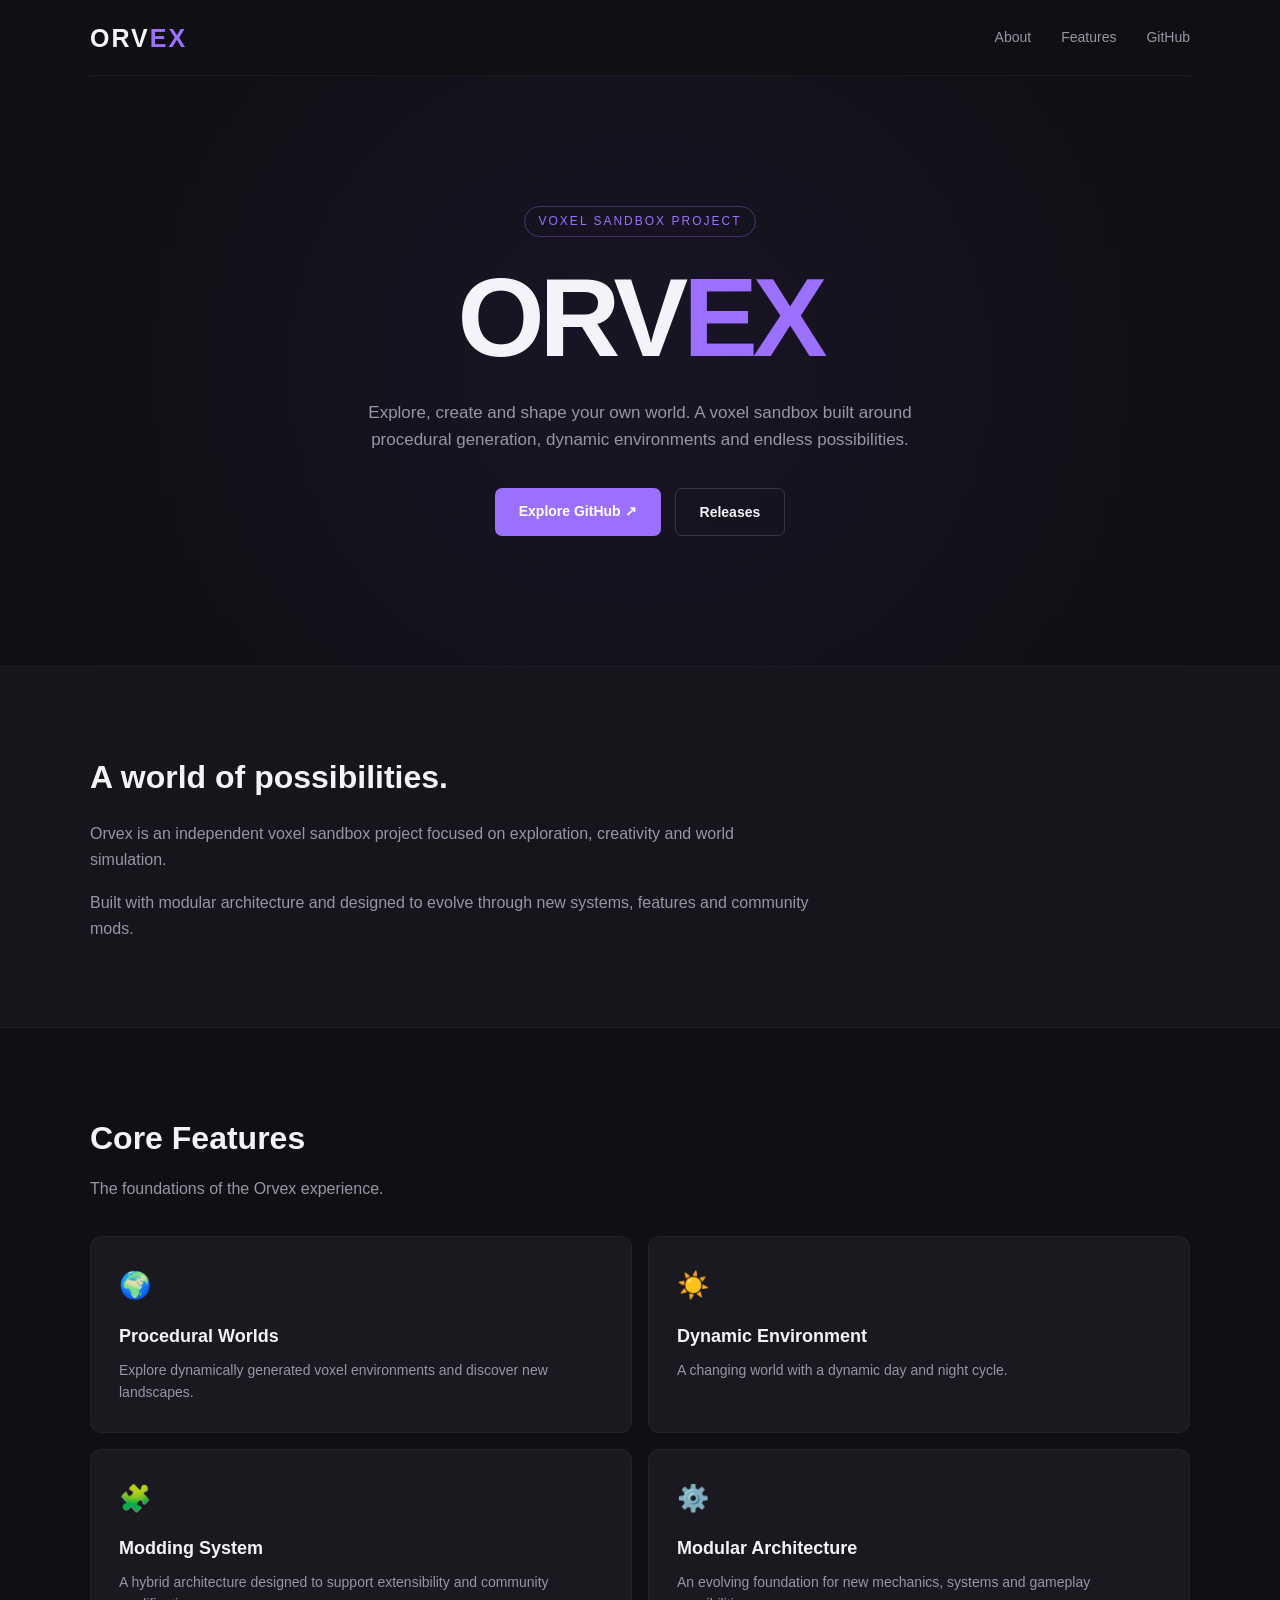
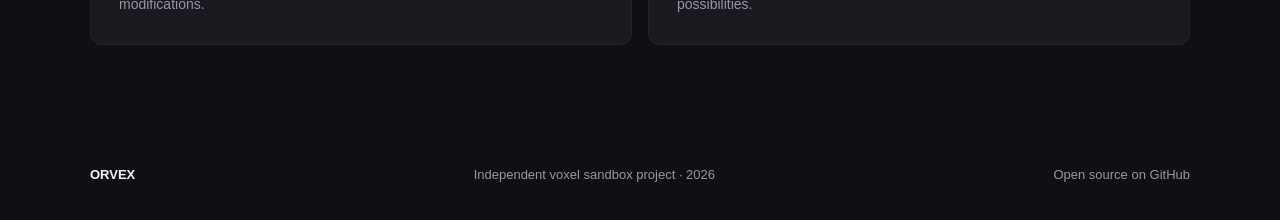
==== index.html @ 9a625d94 "Create index.html" ====
<!DOCTYPE html>
<html lang="en">
<head>
<meta charset="UTF-8">
<meta name="viewport" content="width=device-width, initial-scale=1.0">
<meta name="theme-color" content="#101014">

<title>Orvex — Voxel Sandbox</title>
<meta name="description" content="Orvex is an evolving voxel sandbox featuring procedural worlds, dynamic environments and a modular modding system.">

<style>
:root {
    --bg: #101014;
    --surface: #19191f;
    --accent: #9b70ff;
    --text: #f5f3fa;
    --muted: #9995a5;
}

* {
    margin: 0;
    padding: 0;
    box-sizing: border-box;
}

html {
    scroll-behavior: smooth;
}

body {
    background: var(--bg);
    color: var(--text);
    font-family: Inter, Arial, sans-serif;
    line-height: 1.6;
}

a {
    color: inherit;
    text-decoration: none;
}

.container {
    width: min(1100px, 90%);
    margin: auto;
}

/* Navigation */

nav {
    height: 76px;
    display: flex;
    align-items: center;
    justify-content: space-between;
    border-bottom: 1px solid #ffffff0d;
}

.logo {
    font-size: 25px;
    font-weight: 800;
    letter-spacing: 2px;
}

.logo span {
    color: var(--accent);
}

.nav-links {
    display: flex;
    gap: 30px;
    color: var(--muted);
    font-size: 14px;
}

.nav-links a:hover {
    color: white;
}

/* Hero */

.hero {
    min-height: 590px;
    display: flex;
    flex-direction: column;
    justify-content: center;
    align-items: center;
    text-align: center;
    position: relative;
    overflow: hidden;
}

.hero::before {
    content: "";
    position: absolute;
    width: 550px;
    height: 400px;
    background: #7544d9;
    filter: blur(180px);
    opacity: .16;
    z-index: -1;
}

.tag {
    color: var(--accent);
    border: 1px solid #9b70ff55;
    padding: 5px 14px;
    border-radius: 30px;
    font-size: 12px;
    letter-spacing: 2px;
    text-transform: uppercase;
    margin-bottom: 25px;
}

.hero h1 {
    font-size: clamp(60px, 12vw, 112px);
    line-height: 1;
    font-weight: 900;
    letter-spacing: -5px;
}

.hero h1 span {
    color: var(--accent);
}

.hero p {
    max-width: 570px;
    color: var(--muted);
    margin: 25px 0 35px;
    font-size: 17px;
}

.buttons {
    display: flex;
    gap: 14px;
    flex-wrap: wrap;
    justify-content: center;
}

.btn {
    padding: 12px 24px;
    border-radius: 7px;
    font-weight: 600;
    font-size: 14px;
    transition: .2s;
}

.btn-primary {
    background: var(--accent);
    color: white;
}

.btn-primary:hover {
    background: #8050e8;
    transform: translateY(-2px);
}

.btn-secondary {
    border: 1px solid #ffffff25;
}

.btn-secondary:hover {
    background: #ffffff10;
}

/* Sections */

section {
    padding: 85px 0;
}

.section-title {
    font-size: 32px;
    margin-bottom: 12px;
}

.section-description {
    color: var(--muted);
    margin-bottom: 35px;
    max-width: 600px;
}

/* Features */

.features {
    display: grid;
    grid-template-columns: repeat(2, 1fr);
    gap: 16px;
}

.feature {
    background: var(--surface);
    border: 1px solid #ffffff0c;
    padding: 28px;
    border-radius: 12px;
    transition: .2s;
}

.feature:hover {
    border-color: #9b70ff55;
    transform: translateY(-3px);
}

.feature .icon {
    font-size: 26px;
    margin-bottom: 15px;
}

.feature h3 {
    font-size: 18px;
    margin-bottom: 8px;
}

.feature p {
    color: var(--muted);
    font-size: 14px;
}

/* About */

.about {
    background: #15151b;
    border-top: 1px solid #ffffff0a;
    border-bottom: 1px solid #ffffff0a;
}

.about-content {
    max-width: 720px;
}

.about-content p {
    color: var(--muted);
    margin-top: 18px;
}

/* Footer */

footer {
    padding: 35px 0;
    color: var(--muted);
    font-size: 13px;
}

.footer-content {
    display: flex;
    justify-content: space-between;
    gap: 20px;
    flex-wrap: wrap;
}

footer strong {
    color: var(--text);
}

@media(max-width: 650px) {
    .nav-links {
        gap: 14px;
        font-size: 12px;
    }

    .features {
        grid-template-columns: 1fr;
    }

    .hero {
        min-height: 500px;
    }

    .hero h1 {
        letter-spacing: -3px;
    }

    section {
        padding: 60px 0;
    }
}
</style>
</head>

<body>

<div class="container">

<nav>
    <a href="#" class="logo">ORV<span>EX</span></a>

    <div class="nav-links">
        <a href="#about">About</a>
        <a href="#features">Features</a>
        <a href="https://github.com/dpotapow1234-cpu/orvex">GitHub</a>
    </div>
</nav>

<header class="hero">
    <div class="tag">Voxel Sandbox Project</div>

    <h1>ORV<span>EX</span></h1>

    <p>
        Explore, create and shape your own world.
        A voxel sandbox built around procedural generation,
        dynamic environments and endless possibilities.
    </p>

    <div class="buttons">
        <a class="btn btn-primary"
           href="https://github.com/dpotapow1234-cpu/orvex">
            Explore GitHub ↗
        </a>

        <a class="btn btn-secondary"
           href="https://github.com/dpotapow1234-cpu/orvex/releases">
            Releases
        </a>
    </div>
</header>

</div>

<section class="about" id="about">
<div class="container">
    <div class="about-content">
        <h2 class="section-title">A world of possibilities.</h2>

        <p>
            Orvex is an independent voxel sandbox project
            focused on exploration, creativity and world simulation.
        </p>

        <p>
            Built with modular architecture and designed
            to evolve through new systems, features and community mods.
        </p>
    </div>
</div>
</section>

<section id="features">
<div class="container">

    <h2 class="section-title">Core Features</h2>

    <p class="section-description">
        The foundations of the Orvex experience.
    </p>

    <div class="features">

        <div class="feature">
            <div class="icon">🌍</div>
            <h3>Procedural Worlds</h3>
            <p>
                Explore dynamically generated voxel environments
                and discover new landscapes.
            </p>
        </div>

        <div class="feature">
            <div class="icon">☀️</div>
            <h3>Dynamic Environment</h3>
            <p>
                A changing world with a dynamic day and night cycle.
            </p>
        </div>

        <div class="feature">
            <div class="icon">🧩</div>
            <h3>Modding System</h3>
            <p>
                A hybrid architecture designed to support
                extensibility and community modifications.
            </p>
        </div>

        <div class="feature">
            <div class="icon">⚙️</div>
            <h3>Modular Architecture</h3>
            <p>
                An evolving foundation for new mechanics,
                systems and gameplay possibilities.
            </p>
        </div>

    </div>
</div>
</section>

<footer>
<div class="container footer-content">
    <strong>ORVEX</strong>
    <span>Independent voxel sandbox project · 2026</span>
    <span>Open source on GitHub</span>
</div>
</footer>

</body>
</html>
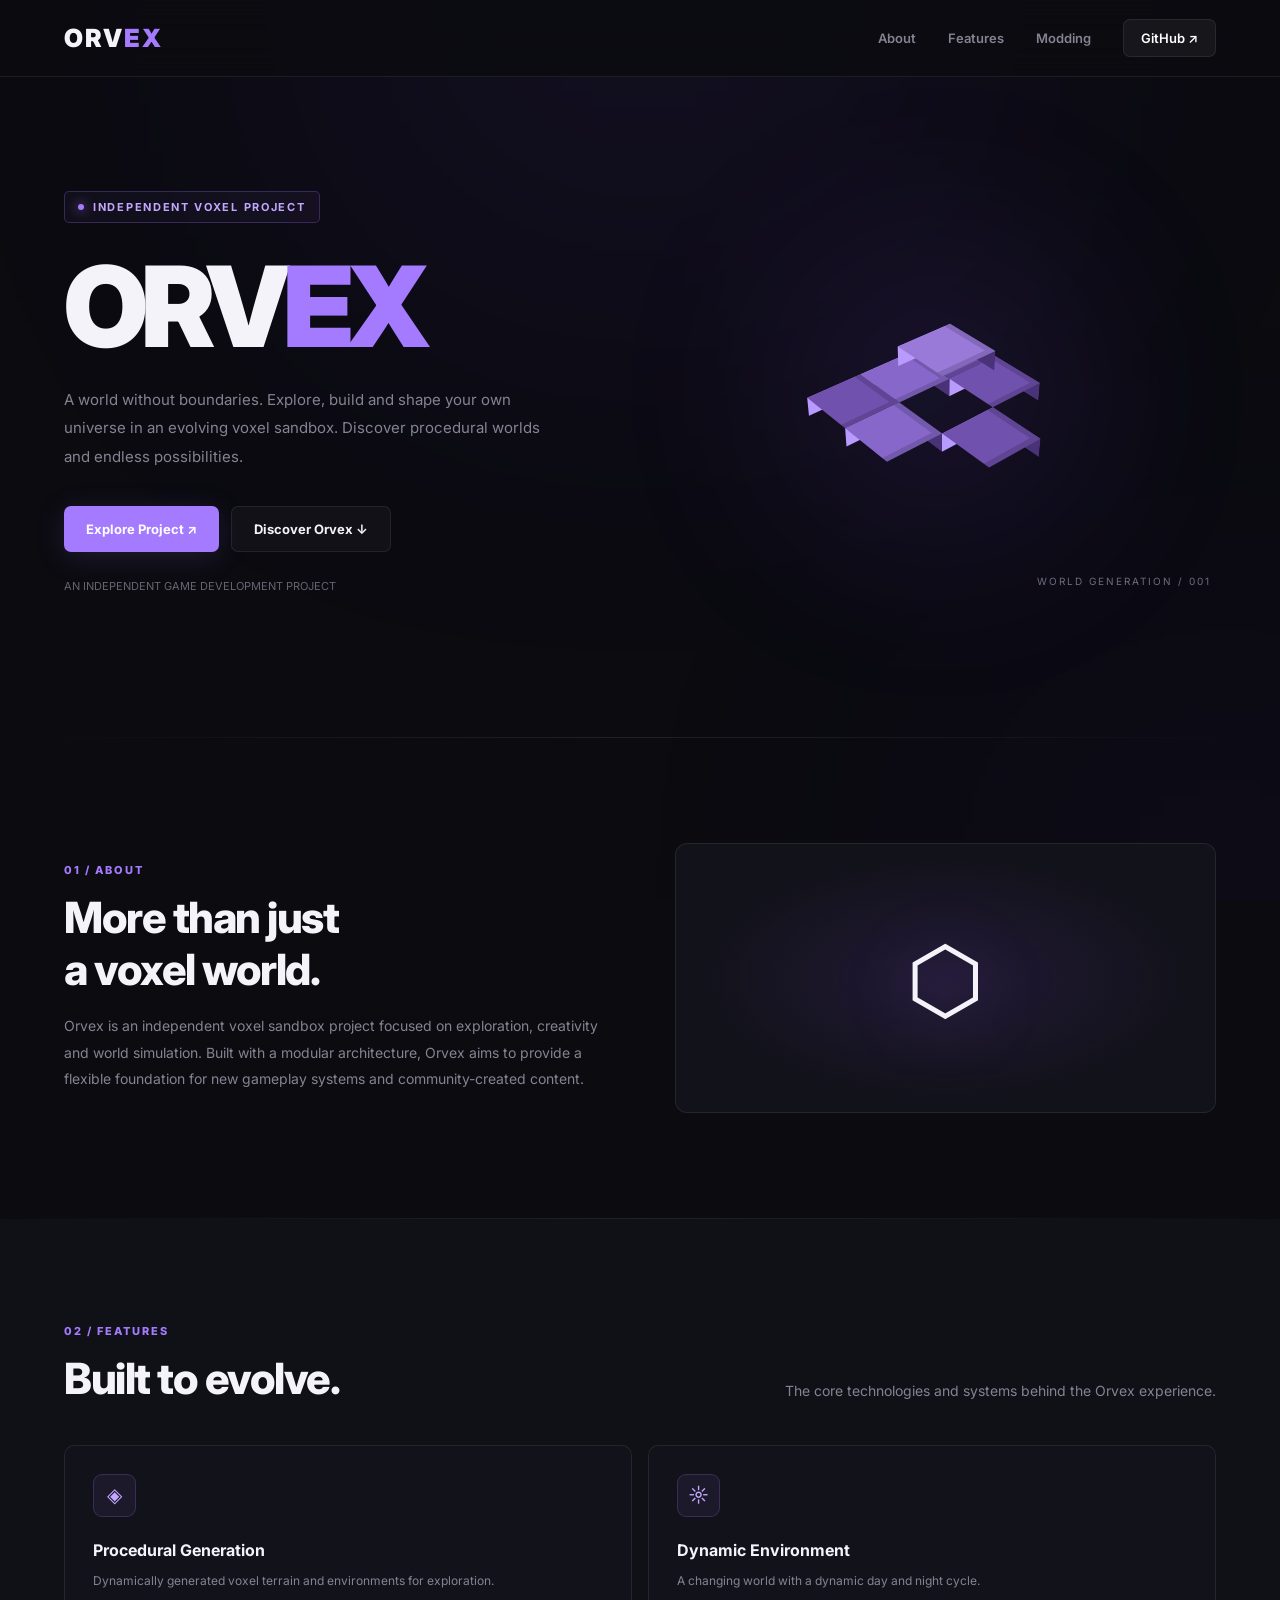
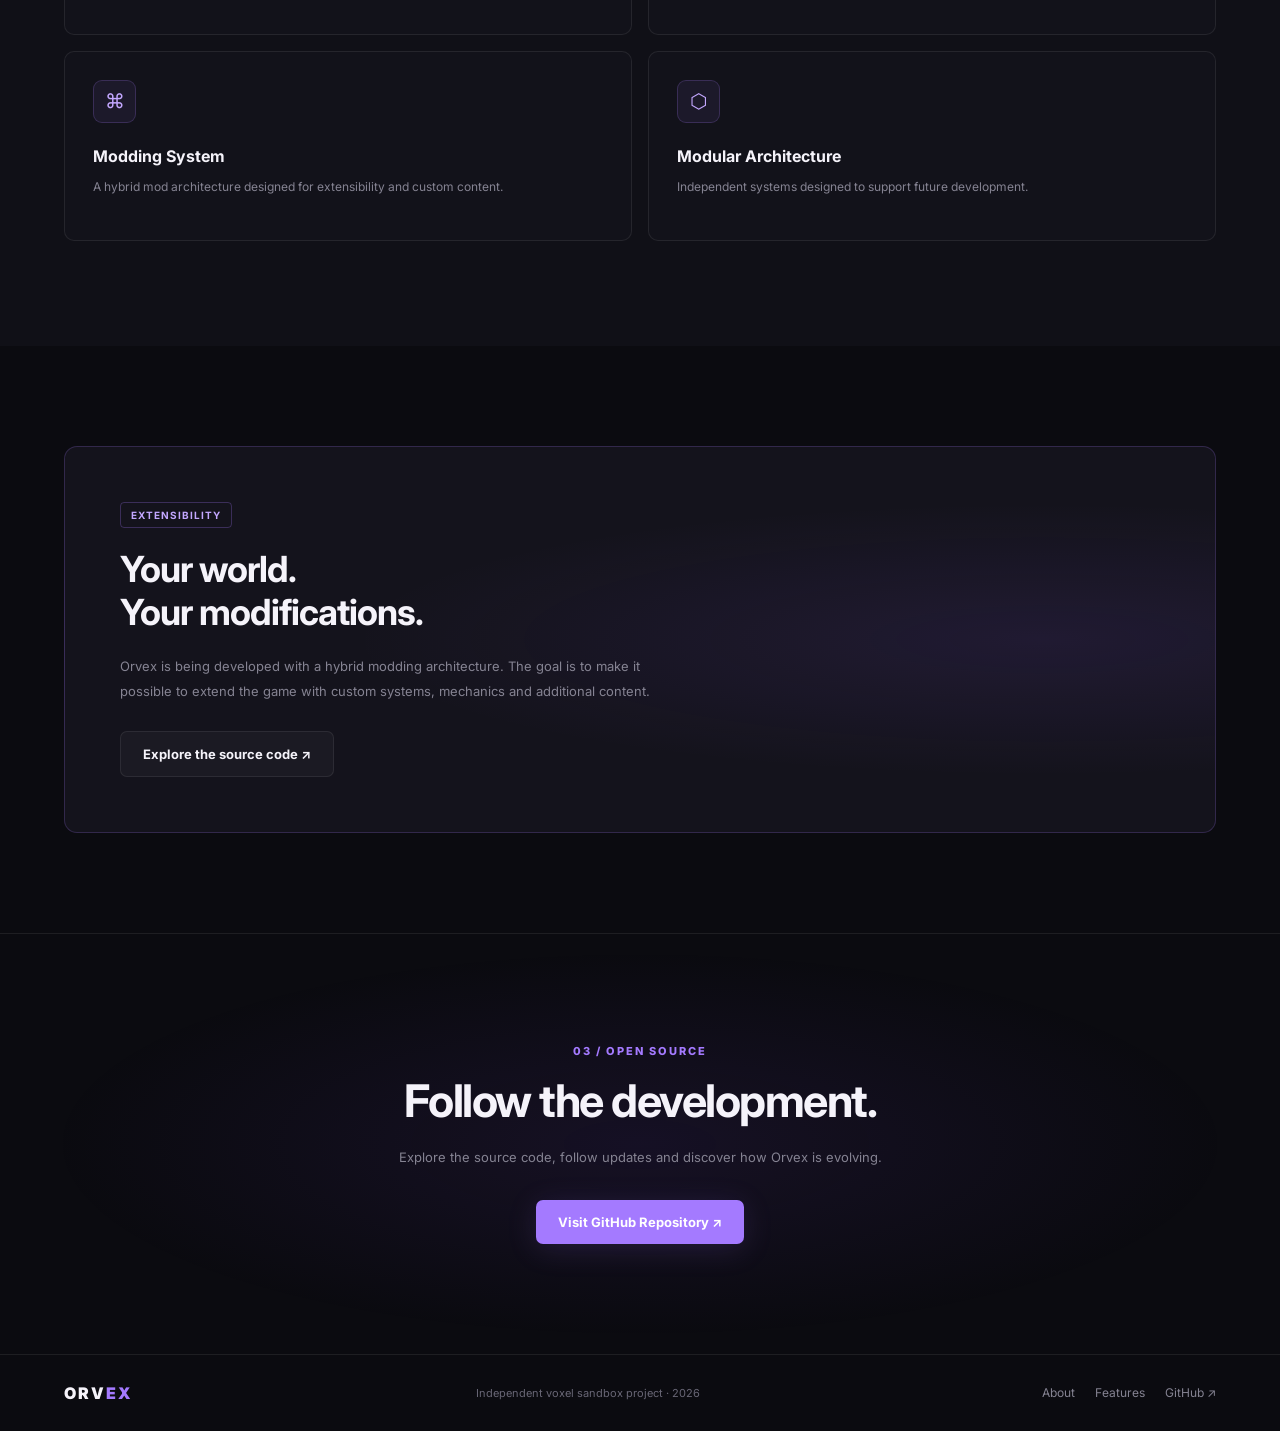
==== commit 8401b72c: "Update index.html" ====
--- a/index.html
+++ b/index.html
@@ -4,18 +4,33 @@
 <head>
 <meta charset="UTF-8">
 <meta name="viewport" content="width=device-width, initial-scale=1.0">
-<meta name="theme-color" content="#101014">
-
-<title>Orvex — Voxel Sandbox</title>
-<meta name="description" content="Orvex is an evolving voxel sandbox featuring procedural worlds, dynamic environments and a modular modding system.">
+
+<title>Orvex — Build Your Own World</title>
+
+<meta name="description" content="Orvex is an independent voxel sandbox featuring procedural worlds, dynamic environments and a modular modding system.">
+
+<meta name="theme-color" content="#0b0b10">
+
+<meta property="og:title" content="Orvex — Voxel Sandbox">
+<meta property="og:description" content="Explore, create and shape your own world.">
+<meta property="og:type" content="website">
+<meta property="og:url" content="https://dpotapow1234-cpu.github.io/orvex/">
+
+<link rel="preconnect" href="https://fonts.googleapis.com">
+<link rel="preconnect" href="https://fonts.gstatic.com" crossorigin>
+<link href="https://fonts.googleapis.com/css2?family=Inter:wght@400;500;600;700;800;900&display=swap" rel="stylesheet">
 
 <style>
 :root {
-    --bg: #101014;
-    --surface: #19191f;
-    --accent: #9b70ff;
+    --bg: #0b0b10;
+    --surface: #12121a;
+    --surface-hover: #191923;
+    --border: rgba(255,255,255,.08);
+    --accent: #a47aff;
+    --accent-light: #c3a7ff;
     --text: #f5f3fa;
-    --muted: #9995a5;
+    --muted: #858392;
+    --max-width: 1160px;
 }
 
 * {
@@ -26,38 +41,85 @@
 
 html {
     scroll-behavior: smooth;
+    scroll-padding-top: 90px;
 }
 
 body {
     background: var(--bg);
     color: var(--text);
-    font-family: Inter, Arial, sans-serif;
-    line-height: 1.6;
+    font-family: 'Inter', sans-serif;
+    overflow-x: hidden;
 }
 
 a {
+    text-decoration: none;
     color: inherit;
-    text-decoration: none;
+}
+
+button {
+    font: inherit;
 }
 
 .container {
-    width: min(1100px, 90%);
+    width: min(var(--max-width), 90%);
     margin: auto;
 }
 
+/* Background */
+
+.background-glow {
+    position: fixed;
+    inset: 0;
+    pointer-events: none;
+    z-index: -1;
+    overflow: hidden;
+}
+
+.background-glow::before {
+    content: "";
+    position: absolute;
+    width: 650px;
+    height: 650px;
+    background: #713de9;
+    opacity: .09;
+    filter: blur(180px);
+    top: -350px;
+    left: 25%;
+}
+
+.background-glow::after {
+    content: "";
+    position: absolute;
+    width: 500px;
+    height: 500px;
+    background: #4722a3;
+    opacity: .08;
+    filter: blur(180px);
+    bottom: -250px;
+    right: -200px;
+}
+
 /* Navigation */
+
+header {
+    position: sticky;
+    top: 0;
+    z-index: 100;
+    background: rgba(11,11,16,.82);
+    backdrop-filter: blur(18px);
+    border-bottom: 1px solid var(--border);
+}
 
 nav {
     height: 76px;
     display: flex;
     align-items: center;
     justify-content: space-between;
-    border-bottom: 1px solid #ffffff0d;
 }
 
 .logo {
     font-size: 25px;
-    font-weight: 800;
+    font-weight: 900;
     letter-spacing: 2px;
 }
 
@@ -67,119 +129,347 @@
 
 .nav-links {
     display: flex;
-    gap: 30px;
+    align-items: center;
+    gap: 32px;
+    color: var(--muted);
+    font-size: 13px;
+    font-weight: 600;
+}
+
+.nav-links a {
+    transition: color .2s;
+}
+
+.nav-links a:hover {
+    color: white;
+}
+
+.nav-github {
+    color: white !important;
+    padding: 10px 17px;
+    background: #ffffff0d;
+    border: 1px solid var(--border);
+    border-radius: 7px;
+}
+
+.nav-github:hover {
+    background: #ffffff18;
+}
+
+.menu-toggle {
+    display: none;
+    color: white;
+    background: transparent;
+    border: 0;
+    font-size: 25px;
+    cursor: pointer;
+}
+
+/* Hero */
+
+.hero {
+    min-height: 660px;
+    display: grid;
+    grid-template-columns: 1fr 1fr;
+    align-items: center;
+    gap: 35px;
+    padding-top: 40px;
+    padding-bottom: 70px;
+}
+
+.hero-content {
+    position: relative;
+    z-index: 2;
+}
+
+.tag {
+    display: inline-flex;
+    align-items: center;
+    gap: 9px;
+    padding: 8px 13px;
+    border: 1px solid #a47aff40;
+    border-radius: 5px;
+    background: #a47aff0c;
+    color: var(--accent-light);
+    font-size: 11px;
+    font-weight: 700;
+    letter-spacing: 1.7px;
+    text-transform: uppercase;
+}
+
+.tag-dot {
+    width: 6px;
+    height: 6px;
+    background: var(--accent);
+    border-radius: 50%;
+    box-shadow: 0 0 12px var(--accent);
+}
+
+.hero h1 {
+    font-size: clamp(65px, 9vw, 112px);
+    line-height: .95;
+    letter-spacing: -7px;
+    font-weight: 900;
+    margin-top: 30px;
+}
+
+.hero h1 span {
+    color: var(--accent);
+}
+
+.hero-description {
+    max-width: 480px;
+    color: var(--muted);
+    font-size: 15px;
+    line-height: 1.9;
+    margin-top: 27px;
+}
+
+.hero-buttons {
+    display: flex;
+    flex-wrap: wrap;
+    gap: 12px;
+    margin-top: 35px;
+}
+
+.btn {
+    display: inline-flex;
+    justify-content: center;
+    align-items: center;
+    gap: 10px;
+    padding: 14px 22px;
+    border-radius: 7px;
+    font-size: 13px;
+    font-weight: 700;
+    transition: .25s;
+}
+
+.btn-primary {
+    background: var(--accent);
+    color: #fff;
+    box-shadow: 0 5px 30px #a47aff25;
+}
+
+.btn-primary:hover {
+    background: #b28fff;
+    transform: translateY(-3px);
+    box-shadow: 0 10px 35px #a47aff40;
+}
+
+.btn-secondary {
+    background: #ffffff08;
+    border: 1px solid var(--border);
+}
+
+.btn-secondary:hover {
+    background: #ffffff14;
+    transform: translateY(-3px);
+}
+
+.hero-note {
+    margin-top: 27px;
+    color: #666472;
+    font-size: 11px;
+}
+
+/* Voxel scene */
+
+.scene {
+    height: 430px;
+    position: relative;
+    display: flex;
+    justify-content: center;
+    align-items: center;
+    perspective: 900px;
+}
+
+.scene-glow {
+    position: absolute;
+    width: 300px;
+    height: 300px;
+    border-radius: 50%;
+    background: #8753ff;
+    opacity: .12;
+    filter: blur(100px);
+}
+
+.voxel-world {
+    position: relative;
+    width: 330px;
+    height: 270px;
+    transform: rotateX(55deg) rotateZ(-40deg);
+    transform-style: preserve-3d;
+    animation: world-float 6s ease-in-out infinite;
+}
+
+.block {
+    position: absolute;
+    width: 65px;
+    height: 65px;
+    transform-style: preserve-3d;
+    background: #7051ae;
+    box-shadow: inset -7px -7px #00000025;
+}
+
+.block::before {
+    content: "";
+    position: absolute;
+    width: 100%;
+    height: 22px;
+    background: #b99aff;
+    transform: rotateX(90deg);
+    transform-origin: bottom;
+    top: -22px;
+}
+
+.block::after {
+    content: "";
+    position: absolute;
+    width: 22px;
+    height: 100%;
+    background: #493277;
+    transform: rotateY(90deg);
+    transform-origin: left;
+    right: -22px;
+}
+
+.block:nth-child(1) {
+    left: 60px;
+    top: 60px;
+}
+
+.block:nth-child(2) {
+    left: 125px;
+    top: 60px;
+    background: #8768ca;
+}
+
+.block:nth-child(3) {
+    left: 190px;
+    top: 60px;
+}
+
+.block:nth-child(4) {
+    left: 60px;
+    top: 125px;
+    background: #8768ca;
+}
+
+.block:nth-child(5) {
+    left: 125px;
+    top: 125px;
+    background: #9a7ad9;
+    transform: translateZ(65px);
+}
+
+.block:nth-child(6) {
+    left: 190px;
+    top: 125px;
+}
+
+.block:nth-child(7) {
+    left: 125px;
+    top: 190px;
+}
+
+.scene-label {
+    position: absolute;
+    bottom: 20px;
+    right: 5px;
+    color: #706b7c;
+    font-size: 10px;
+    letter-spacing: 2px;
+}
+
+@keyframes world-float {
+    0%, 100% {
+        transform: rotateX(55deg) rotateZ(-40deg) translateY(0);
+    }
+    50% {
+        transform: rotateX(55deg) rotateZ(-40deg) translateY(-15px);
+    }
+}
+
+/* Divider */
+
+.section-line {
+    height: 1px;
+    background: linear-gradient(90deg, transparent, #ffffff18, transparent);
+}
+
+/* About */
+
+section {
+    padding: 105px 0;
+}
+
+.section-label {
+    color: var(--accent);
+    font-size: 11px;
+    letter-spacing: 2px;
+    text-transform: uppercase;
+    font-weight: 800;
+    margin-bottom: 15px;
+}
+
+.section-title {
+    font-size: clamp(30px, 5vw, 43px);
+    line-height: 1.2;
+    letter-spacing: -1.5px;
+    font-weight: 800;
+}
+
+.section-description {
+    max-width: 590px;
     color: var(--muted);
     font-size: 14px;
-}
-
-.nav-links a:hover {
-    color: white;
-}
-
-/* Hero */
-
-.hero {
-    min-height: 590px;
+    line-height: 1.9;
+    margin-top: 18px;
+}
+
+.about-grid {
+    display: grid;
+    grid-template-columns: 1fr 1fr;
+    gap: 70px;
+    align-items: center;
+}
+
+.about-visual {
+    min-height: 270px;
     display: flex;
-    flex-direction: column;
+    align-items: center;
     justify-content: center;
-    align-items: center;
-    text-align: center;
-    position: relative;
+    border: 1px solid var(--border);
+    border-radius: 12px;
+    background:
+        radial-gradient(ellipse at center, #7944d526, transparent 65%),
+        #12121a;
     overflow: hidden;
 }
 
-.hero::before {
-    content: "";
-    position: absolute;
-    width: 550px;
-    height: 400px;
-    background: #7544d9;
-    filter: blur(180px);
-    opacity: .16;
-    z-index: -1;
-}
-
-.tag {
-    color: var(--accent);
-    border: 1px solid #9b70ff55;
-    padding: 5px 14px;
-    border-radius: 30px;
-    font-size: 12px;
-    letter-spacing: 2px;
-    text-transform: uppercase;
-    margin-bottom: 25px;
-}
-
-.hero h1 {
-    font-size: clamp(60px, 12vw, 112px);
-    line-height: 1;
-    font-weight: 900;
-    letter-spacing: -5px;
-}
-
-.hero h1 span {
-    color: var(--accent);
-}
-
-.hero p {
-    max-width: 570px;
-    color: var(--muted);
-    margin: 25px 0 35px;
-    font-size: 17px;
-}
-
-.buttons {
+.about-visual span {
+    font-size: 90px;
+    filter: drop-shadow(0 10px 35px #a47aff50);
+    animation: visual-float 4s ease-in-out infinite;
+}
+
+@keyframes visual-float {
+    50% { transform: translateY(-12px) rotate(-5deg); }
+}
+
+/* Features */
+
+.features-section {
+    background: #101017;
+}
+
+.features-header {
     display: flex;
-    gap: 14px;
-    flex-wrap: wrap;
-    justify-content: center;
-}
-
-.btn {
-    padding: 12px 24px;
-    border-radius: 7px;
-    font-weight: 600;
-    font-size: 14px;
-    transition: .2s;
-}
-
-.btn-primary {
-    background: var(--accent);
-    color: white;
-}
-
-.btn-primary:hover {
-    background: #8050e8;
-    transform: translateY(-2px);
-}
-
-.btn-secondary {
-    border: 1px solid #ffffff25;
-}
-
-.btn-secondary:hover {
-    background: #ffffff10;
-}
-
-/* Sections */
-
-section {
-    padding: 85px 0;
-}
-
-.section-title {
-    font-size: 32px;
-    margin-bottom: 12px;
-}
-
-.section-description {
-    color: var(--muted);
-    margin-bottom: 35px;
-    max-width: 600px;
-}
-
-/* Features */
+    justify-content: space-between;
+    align-items: end;
+    gap: 25px;
+    margin-bottom: 40px;
+}
 
 .features {
     display: grid;
@@ -188,89 +478,278 @@
 }
 
 .feature {
+    position: relative;
+    min-height: 190px;
+    padding: 28px;
+    border-radius: 10px;
+    border: 1px solid var(--border);
     background: var(--surface);
-    border: 1px solid #ffffff0c;
-    padding: 28px;
-    border-radius: 12px;
-    transition: .2s;
+    transition: .3s;
+    overflow: hidden;
 }
 
 .feature:hover {
-    border-color: #9b70ff55;
-    transform: translateY(-3px);
-}
-
-.feature .icon {
-    font-size: 26px;
-    margin-bottom: 15px;
+    transform: translateY(-5px);
+    border-color: #a47aff55;
+    background: var(--surface-hover);
+}
+
+.feature::after {
+    content: "";
+    position: absolute;
+    width: 120px;
+    height: 120px;
+    right: -65px;
+    bottom: -70px;
+    background: var(--accent);
+    filter: blur(65px);
+    opacity: 0;
+    transition: .3s;
+}
+
+.feature:hover::after {
+    opacity: .3;
+}
+
+.feature-icon {
+    width: 43px;
+    height: 43px;
+    display: flex;
+    align-items: center;
+    justify-content: center;
+    border: 1px solid #a47aff35;
+    background: #a47aff12;
+    border-radius: 9px;
+    color: var(--accent-light);
+    font-size: 20px;
+    margin-bottom: 23px;
 }
 
 .feature h3 {
-    font-size: 18px;
-    margin-bottom: 8px;
+    font-size: 16px;
+    margin-bottom: 10px;
 }
 
 .feature p {
     color: var(--muted);
-    font-size: 14px;
-}
-
-/* About */
-
-.about {
-    background: #15151b;
-    border-top: 1px solid #ffffff0a;
-    border-bottom: 1px solid #ffffff0a;
-}
-
-.about-content {
-    max-width: 720px;
-}
-
-.about-content p {
-    color: var(--muted);
-    margin-top: 18px;
-}
-
-/* Footer */
-
-footer {
-    padding: 35px 0;
+    font-size: 12px;
+    line-height: 1.8;
+}
+
+/* Modding */
+
+.mod-section {
+    padding: 100px 0;
+}
+
+.mod-card {
+    position: relative;
+    padding: 55px;
+    border: 1px solid #a47aff35;
+    border-radius: 13px;
+    background:
+        radial-gradient(ellipse at 85% 50%, #8d59f51a, transparent 50%),
+        #14131c;
+    overflow: hidden;
+}
+
+.mod-card h2 {
+    max-width: 550px;
+    font-size: 36px;
+    line-height: 1.2;
+    letter-spacing: -1px;
+}
+
+.mod-card p {
+    max-width: 530px;
     color: var(--muted);
     font-size: 13px;
+    line-height: 1.9;
+    margin-top: 20px;
+}
+
+.mod-badge {
+    display: inline-block;
+    color: var(--accent-light);
+    border: 1px solid #a47aff44;
+    border-radius: 4px;
+    padding: 6px 10px;
+    font-size: 10px;
+    font-weight: 700;
+    letter-spacing: 1px;
+    margin-bottom: 20px;
+}
+
+/* CTA */
+
+.cta {
+    text-align: center;
+    padding: 110px 20px;
+    border-top: 1px solid var(--border);
+    background: radial-gradient(ellipse at center, #7542d51b, transparent 65%);
+}
+
+.cta h2 {
+    font-size: clamp(30px, 5vw, 45px);
+    letter-spacing: -1.5px;
+}
+
+.cta p {
+    color: var(--muted);
+    margin: 18px auto 30px;
+    max-width: 500px;
+    font-size: 13px;
+    line-height: 1.8;
+}
+
+/* Footer */
+
+footer {
+    border-top: 1px solid var(--border);
+    padding: 28px 0;
 }
 
 .footer-content {
     display: flex;
     justify-content: space-between;
+    align-items: center;
+    flex-wrap: wrap;
     gap: 20px;
-    flex-wrap: wrap;
-}
-
-footer strong {
-    color: var(--text);
-}
-
-@media(max-width: 650px) {
+}
+
+.footer-logo {
+    font-weight: 900;
+    letter-spacing: 2px;
+}
+
+.footer-logo span {
+    color: var(--accent);
+}
+
+.footer-text {
+    color: #686675;
+    font-size: 11px;
+}
+
+.footer-links {
+    display: flex;
+    gap: 20px;
+    color: var(--muted);
+    font-size: 12px;
+}
+
+.footer-links a:hover {
+    color: white;
+}
+
+/* Scroll animation */
+
+.reveal {
+    opacity: 0;
+    transform: translateY(25px);
+    transition: opacity .7s, transform .7s;
+}
+
+.reveal.visible {
+    opacity: 1;
+    transform: translateY(0);
+}
+
+/* Responsive */
+
+@media(max-width: 800px) {
+    .hero {
+        grid-template-columns: 1fr;
+        text-align: center;
+        padding-top: 90px;
+    }
+
+    .hero-content {
+        display: flex;
+        flex-direction: column;
+        align-items: center;
+    }
+
+    .hero-description {
+        max-width: 550px;
+    }
+
+    .scene {
+        height: 330px;
+    }
+
+    .about-grid {
+        grid-template-columns: 1fr;
+        gap: 35px;
+    }
+
+    .features-header {
+        display: block;
+    }
+
+    .mod-card {
+        padding: 35px;
+    }
+}
+
+@media(max-width: 600px) {
     .nav-links {
-        gap: 14px;
-        font-size: 12px;
+        display: none;
+        position: absolute;
+        top: 76px;
+        left: 0;
+        width: 100%;
+        padding: 25px 5%;
+        background: #111119;
+        border-bottom: 1px solid var(--border);
+        flex-direction: column;
+        align-items: flex-start;
+        gap: 23px;
+    }
+
+    .nav-links.open {
+        display: flex;
+    }
+
+    .menu-toggle {
+        display: block;
+    }
+
+    .hero h1 {
+        font-size: 76px;
+        letter-spacing: -5px;
     }
 
     .features {
         grid-template-columns: 1fr;
     }
 
-    .hero {
-        min-height: 500px;
-    }
-
-    .hero h1 {
-        letter-spacing: -3px;
-    }
-
-    section {
-        padding: 60px 0;
+    .scene {
+        transform: scale(.85);
+        margin: -15px 0;
+    }
+
+    .footer-content {
+        flex-direction: column;
+        align-items: flex-start;
+    }
+
+    .mod-card h2 {
+        font-size: 29px;
+    }
+}
+
+@media(prefers-reduced-motion: reduce) {
+    *, *::before, *::after {
+        animation-duration: .01ms !important;
+        animation-iteration-count: 1 !important;
+        scroll-behavior: auto !important;
+        transition-duration: .01ms !important;
+    }
+
+    .reveal {
+        opacity: 1;
+        transform: none;
     }
 }
 </style>
@@ -278,119 +757,307 @@
 
 <body>
 
+<div class="background-glow"></div>
+
+<header>
 <div class="container">
-
 <nav>
     <a href="#" class="logo">ORV<span>EX</span></a>
 
-    <div class="nav-links">
+    <div class="nav-links" id="navLinks">
         <a href="#about">About</a>
         <a href="#features">Features</a>
-        <a href="https://github.com/dpotapow1234-cpu/orvex">GitHub</a>
-    </div>
-</nav>
-
-<header class="hero">
-    <div class="tag">Voxel Sandbox Project</div>
-
-    <h1>ORV<span>EX</span></h1>
-
-    <p>
-        Explore, create and shape your own world.
-        A voxel sandbox built around procedural generation,
-        dynamic environments and endless possibilities.
-    </p>
-
-    <div class="buttons">
-        <a class="btn btn-primary"
-           href="https://github.com/dpotapow1234-cpu/orvex">
-            Explore GitHub ↗
-        </a>
-
-        <a class="btn btn-secondary"
-           href="https://github.com/dpotapow1234-cpu/orvex/releases">
-            Releases
+        <a href="#modding">Modding</a>
+        <a class="nav-github"
+           href="https://github.com/dpotapow1234-cpu/orvex"
+           target="_blank" rel="noopener noreferrer">
+           GitHub ↗
         </a>
     </div>
+
+    <button class="menu-toggle"
+            id="menuToggle"
+            aria-label="Toggle navigation"
+            aria-expanded="false"
+            aria-controls="navLinks">
+        ☰
+    </button>
+</nav>
+</div>
 </header>
 
+<main>
+
+<!-- HERO -->
+
+<div class="container">
+<section class="hero">
+
+    <div class="hero-content">
+        <div class="tag">
+            <span class="tag-dot"></span>
+            Independent Voxel Project
+        </div>
+
+        <h1>ORV<span>EX</span></h1>
+
+        <p class="hero-description">
+            A world without boundaries.
+
+            Explore, build and shape your own universe
+            in an evolving voxel sandbox.
+            Discover procedural worlds and endless possibilities.
+        </p>
+
+        <div class="hero-buttons">
+            <a class="btn btn-primary"
+               href="https://github.com/dpotapow1234-cpu/orvex"
+               target="_blank" rel="noopener noreferrer">
+                Explore Project ↗
+            </a>
+
+            <a class="btn btn-secondary" href="#about">
+                Discover Orvex ↓
+            </a>
+        </div>
+
+        <div class="hero-note">
+            AN INDEPENDENT GAME DEVELOPMENT PROJECT
+        </div>
+    </div>
+
+    <div class="scene">
+        <div class="scene-glow"></div>
+
+        <div class="voxel-world">
+            <div class="block"></div>
+            <div class="block"></div>
+            <div class="block"></div>
+            <div class="block"></div>
+            <div class="block"></div>
+            <div class="block"></div>
+            <div class="block"></div>
+        </div>
+
+        <div class="scene-label">WORLD GENERATION / 001</div>
+    </div>
+
+</section>
 </div>
 
-<section class="about" id="about">
+<div class="section-line"></div>
+
+<!-- ABOUT -->
+
+<section id="about">
 <div class="container">
-    <div class="about-content">
-        <h2 class="section-title">A world of possibilities.</h2>
-
-        <p>
-            Orvex is an independent voxel sandbox project
-            focused on exploration, creativity and world simulation.
-        </p>
-
-        <p>
-            Built with modular architecture and designed
-            to evolve through new systems, features and community mods.
-        </p>
+    <div class="about-grid reveal">
+
+        <div>
+            <div class="section-label">01 / About</div>
+
+            <h2 class="section-title">
+                More than just<br>
+                a voxel world.
+            </h2>
+
+            <p class="section-description">
+                Orvex is an independent voxel sandbox project
+                focused on exploration, creativity and world simulation.
+
+                Built with a modular architecture, Orvex aims
+                to provide a flexible foundation for new gameplay
+                systems and community-created content.
+            </p>
+        </div>
+
+        <div class="about-visual">
+            <span>⬡</span>
+        </div>
+
     </div>
 </div>
 </section>
 
-<section id="features">
+<div class="section-line"></div>
+
+<!-- FEATURES -->
+
+<section class="features-section" id="features">
 <div class="container">
 
-    <h2 class="section-title">Core Features</h2>
-
-    <p class="section-description">
-        The foundations of the Orvex experience.
-    </p>
+    <div class="features-header reveal">
+        <div>
+            <div class="section-label">02 / Features</div>
+            <h2 class="section-title">Built to evolve.</h2>
+        </div>
+
+        <p class="section-description">
+            The core technologies and systems behind
+            the Orvex experience.
+        </p>
+    </div>
 
     <div class="features">
 
-        <div class="feature">
-            <div class="icon">🌍</div>
-            <h3>Procedural Worlds</h3>
+        <article class="feature reveal">
+            <div class="feature-icon">◈</div>
+            <h3>Procedural Generation</h3>
             <p>
-                Explore dynamically generated voxel environments
-                and discover new landscapes.
+                Dynamically generated voxel terrain
+                and environments for exploration.
             </p>
-        </div>
-
-        <div class="feature">
-            <div class="icon">☀️</div>
+        </article>
+
+        <article class="feature reveal">
+            <div class="feature-icon">☼</div>
             <h3>Dynamic Environment</h3>
             <p>
-                A changing world with a dynamic day and night cycle.
+                A changing world with a dynamic
+                day and night cycle.
             </p>
-        </div>
-
-        <div class="feature">
-            <div class="icon">🧩</div>
+        </article>
+
+        <article class="feature reveal">
+            <div class="feature-icon">⌘</div>
             <h3>Modding System</h3>
             <p>
-                A hybrid architecture designed to support
-                extensibility and community modifications.
+                A hybrid mod architecture designed
+                for extensibility and custom content.
             </p>
-        </div>
-
-        <div class="feature">
-            <div class="icon">⚙️</div>
+        </article>
+
+        <article class="feature reveal">
+            <div class="feature-icon">⬡</div>
             <h3>Modular Architecture</h3>
             <p>
-                An evolving foundation for new mechanics,
-                systems and gameplay possibilities.
+                Independent systems designed
+                to support future development.
             </p>
+        </article>
+
+    </div>
+
+</div>
+</section>
+
+<!-- MODDING -->
+
+<section class="mod-section" id="modding">
+<div class="container">
+
+    <div class="mod-card reveal">
+
+        <div class="mod-badge">EXTENSIBILITY</div>
+
+        <h2>
+            Your world.<br>
+            Your modifications.
+        </h2>
+
+        <p>
+            Orvex is being developed with a hybrid
+            modding architecture.
+
+            The goal is to make it possible to extend
+            the game with custom systems, mechanics
+            and additional content.
+        </p>
+
+        <a class="btn btn-secondary"
+           href="https://github.com/dpotapow1234-cpu/orvex"
+           target="_blank" rel="noopener noreferrer"
+           style="margin-top:28px">
+            Explore the source code ↗
+        </a>
+
+    </div>
+
+</div>
+</section>
+
+<!-- CTA -->
+
+<section class="cta">
+    <div class="section-label">03 / Open Source</div>
+
+    <h2>Follow the development.</h2>
+
+    <p>
+        Explore the source code, follow updates
+        and discover how Orvex is evolving.
+    </p>
+
+    <a class="btn btn-primary"
+       href="https://github.com/dpotapow1234-cpu/orvex"
+       target="_blank" rel="noopener noreferrer">
+        Visit GitHub Repository ↗
+    </a>
+</section>
+
+</main>
+
+<!-- FOOTER -->
+
+<footer>
+<div class="container">
+    <div class="footer-content">
+
+        <a href="#" class="footer-logo">
+            ORV<span>EX</span>
+        </a>
+
+        <div class="footer-text">
+            Independent voxel sandbox project · 2026
+        </div>
+
+        <div class="footer-links">
+            <a href="#about">About</a>
+            <a href="#features">Features</a>
+            <a href="https://github.com/dpotapow1234-cpu/orvex"
+               target="_blank" rel="noopener noreferrer">
+               GitHub ↗
+            </a>
         </div>
 
     </div>
 </div>
-</section>
-
-<footer>
-<div class="container footer-content">
-    <strong>ORVEX</strong>
-    <span>Independent voxel sandbox project · 2026</span>
-    <span>Open source on GitHub</span>
-</div>
 </footer>
+
+<script>
+const menuToggle = document.getElementById("menuToggle");
+const navLinks = document.getElementById("navLinks");
+
+menuToggle.addEventListener("click", () => {
+    const isOpen = navLinks.classList.toggle("open");
+
+    menuToggle.setAttribute("aria-expanded", isOpen);
+    menuToggle.textContent = isOpen ? "✕" : "☰";
+});
+
+navLinks.querySelectorAll("a").forEach(link => {
+    link.addEventListener("click", () => {
+        navLinks.classList.remove("open");
+        menuToggle.setAttribute("aria-expanded", "false");
+        menuToggle.textContent = "☰";
+    });
+});
+
+const observer = new IntersectionObserver(entries => {
+    entries.forEach(entry => {
+        if (entry.isIntersecting) {
+            entry.target.classList.add("visible");
+            observer.unobserve(entry.target);
+        }
+    });
+}, {
+    threshold: 0.12
+});
+
+document.querySelectorAll(".reveal").forEach(element => {
+    observer.observe(element);
+});
+</script>
 
 </body>
 </html>
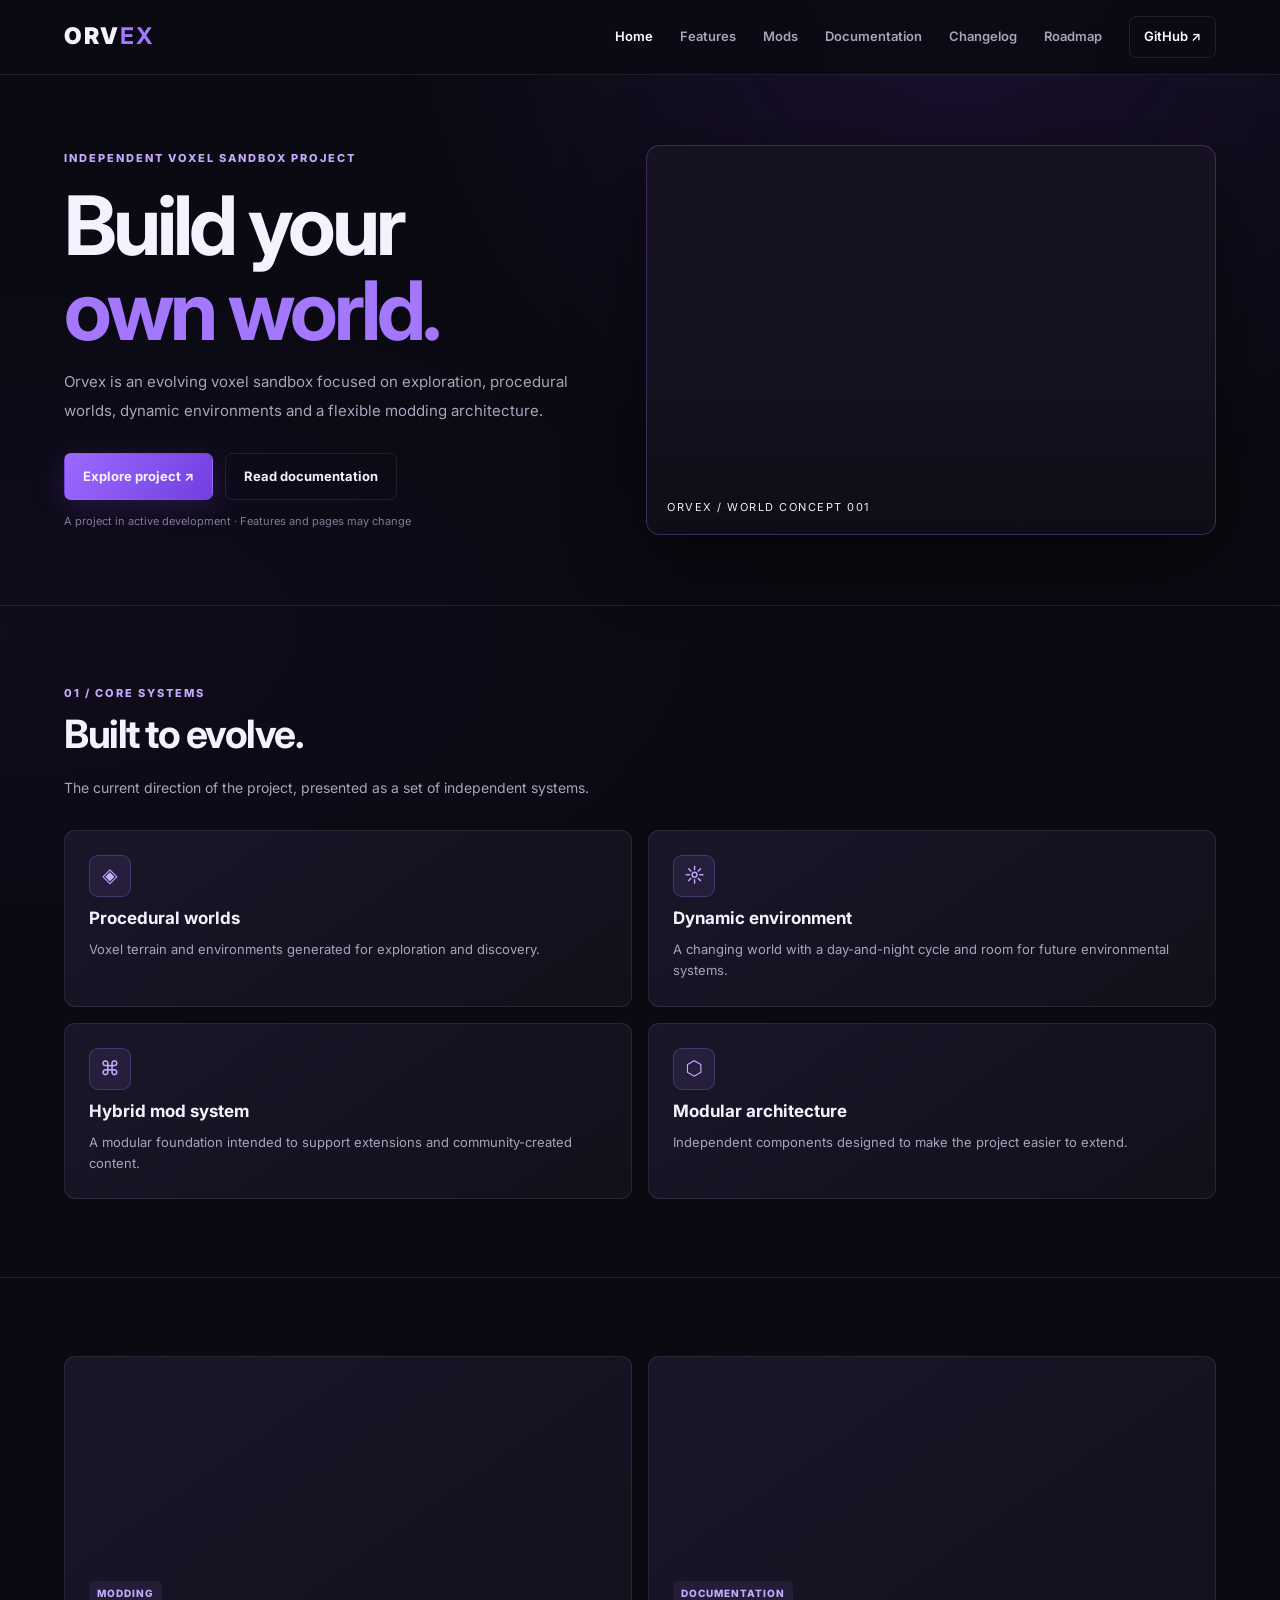
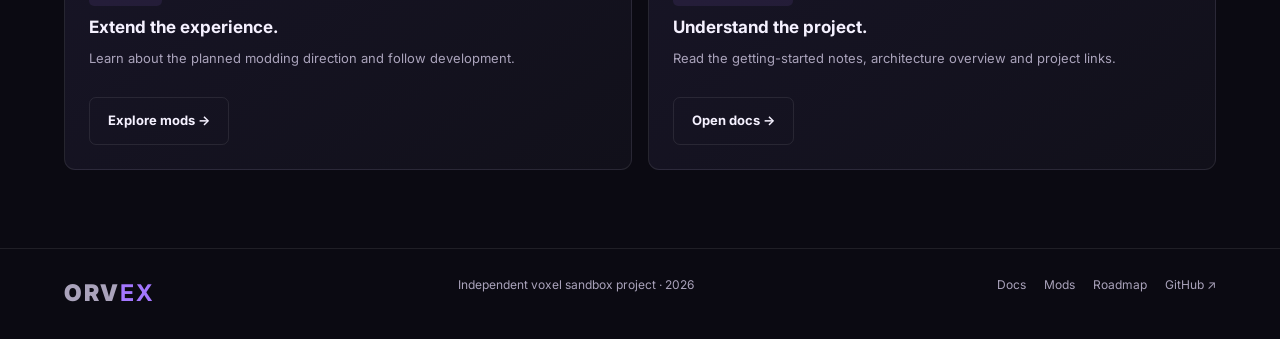
==== commit 26fcf78a: "Update site" ====
--- a/index.html
+++ b/index.html
@@ -1,1063 +1,41 @@
-
-<!DOCTYPE html>
-<html lang="en">
-<head>
-<meta charset="UTF-8">
-<meta name="viewport" content="width=device-width, initial-scale=1.0">
-
-<title>Orvex — Build Your Own World</title>
-
-<meta name="description" content="Orvex is an independent voxel sandbox featuring procedural worlds, dynamic environments and a modular modding system.">
-
-<meta name="theme-color" content="#0b0b10">
-
-<meta property="og:title" content="Orvex — Voxel Sandbox">
-<meta property="og:description" content="Explore, create and shape your own world.">
-<meta property="og:type" content="website">
-<meta property="og:url" content="https://dpotapow1234-cpu.github.io/orvex/">
-
-<link rel="preconnect" href="https://fonts.googleapis.com">
-<link rel="preconnect" href="https://fonts.gstatic.com" crossorigin>
-<link href="https://fonts.googleapis.com/css2?family=Inter:wght@400;500;600;700;800;900&display=swap" rel="stylesheet">
-
-<style>
-:root {
-    --bg: #0b0b10;
-    --surface: #12121a;
-    --surface-hover: #191923;
-    --border: rgba(255,255,255,.08);
-    --accent: #a47aff;
-    --accent-light: #c3a7ff;
-    --text: #f5f3fa;
-    --muted: #858392;
-    --max-width: 1160px;
-}
-
-* {
-    margin: 0;
-    padding: 0;
-    box-sizing: border-box;
-}
-
-html {
-    scroll-behavior: smooth;
-    scroll-padding-top: 90px;
-}
-
-body {
-    background: var(--bg);
-    color: var(--text);
-    font-family: 'Inter', sans-serif;
-    overflow-x: hidden;
-}
-
-a {
-    text-decoration: none;
-    color: inherit;
-}
-
-button {
-    font: inherit;
-}
-
-.container {
-    width: min(var(--max-width), 90%);
-    margin: auto;
-}
-
-/* Background */
-
-.background-glow {
-    position: fixed;
-    inset: 0;
-    pointer-events: none;
-    z-index: -1;
-    overflow: hidden;
-}
-
-.background-glow::before {
-    content: "";
-    position: absolute;
-    width: 650px;
-    height: 650px;
-    background: #713de9;
-    opacity: .09;
-    filter: blur(180px);
-    top: -350px;
-    left: 25%;
-}
-
-.background-glow::after {
-    content: "";
-    position: absolute;
-    width: 500px;
-    height: 500px;
-    background: #4722a3;
-    opacity: .08;
-    filter: blur(180px);
-    bottom: -250px;
-    right: -200px;
-}
-
-/* Navigation */
-
-header {
-    position: sticky;
-    top: 0;
-    z-index: 100;
-    background: rgba(11,11,16,.82);
-    backdrop-filter: blur(18px);
-    border-bottom: 1px solid var(--border);
-}
-
-nav {
-    height: 76px;
-    display: flex;
-    align-items: center;
-    justify-content: space-between;
-}
-
-.logo {
-    font-size: 25px;
-    font-weight: 900;
-    letter-spacing: 2px;
-}
-
-.logo span {
-    color: var(--accent);
-}
-
-.nav-links {
-    display: flex;
-    align-items: center;
-    gap: 32px;
-    color: var(--muted);
-    font-size: 13px;
-    font-weight: 600;
-}
-
-.nav-links a {
-    transition: color .2s;
-}
-
-.nav-links a:hover {
-    color: white;
-}
-
-.nav-github {
-    color: white !important;
-    padding: 10px 17px;
-    background: #ffffff0d;
-    border: 1px solid var(--border);
-    border-radius: 7px;
-}
-
-.nav-github:hover {
-    background: #ffffff18;
-}
-
-.menu-toggle {
-    display: none;
-    color: white;
-    background: transparent;
-    border: 0;
-    font-size: 25px;
-    cursor: pointer;
-}
-
-/* Hero */
-
-.hero {
-    min-height: 660px;
-    display: grid;
-    grid-template-columns: 1fr 1fr;
-    align-items: center;
-    gap: 35px;
-    padding-top: 40px;
-    padding-bottom: 70px;
-}
-
-.hero-content {
-    position: relative;
-    z-index: 2;
-}
-
-.tag {
-    display: inline-flex;
-    align-items: center;
-    gap: 9px;
-    padding: 8px 13px;
-    border: 1px solid #a47aff40;
-    border-radius: 5px;
-    background: #a47aff0c;
-    color: var(--accent-light);
-    font-size: 11px;
-    font-weight: 700;
-    letter-spacing: 1.7px;
-    text-transform: uppercase;
-}
-
-.tag-dot {
-    width: 6px;
-    height: 6px;
-    background: var(--accent);
-    border-radius: 50%;
-    box-shadow: 0 0 12px var(--accent);
-}
-
-.hero h1 {
-    font-size: clamp(65px, 9vw, 112px);
-    line-height: .95;
-    letter-spacing: -7px;
-    font-weight: 900;
-    margin-top: 30px;
-}
-
-.hero h1 span {
-    color: var(--accent);
-}
-
-.hero-description {
-    max-width: 480px;
-    color: var(--muted);
-    font-size: 15px;
-    line-height: 1.9;
-    margin-top: 27px;
-}
-
-.hero-buttons {
-    display: flex;
-    flex-wrap: wrap;
-    gap: 12px;
-    margin-top: 35px;
-}
-
-.btn {
-    display: inline-flex;
-    justify-content: center;
-    align-items: center;
-    gap: 10px;
-    padding: 14px 22px;
-    border-radius: 7px;
-    font-size: 13px;
-    font-weight: 700;
-    transition: .25s;
-}
-
-.btn-primary {
-    background: var(--accent);
-    color: #fff;
-    box-shadow: 0 5px 30px #a47aff25;
-}
-
-.btn-primary:hover {
-    background: #b28fff;
-    transform: translateY(-3px);
-    box-shadow: 0 10px 35px #a47aff40;
-}
-
-.btn-secondary {
-    background: #ffffff08;
-    border: 1px solid var(--border);
-}
-
-.btn-secondary:hover {
-    background: #ffffff14;
-    transform: translateY(-3px);
-}
-
-.hero-note {
-    margin-top: 27px;
-    color: #666472;
-    font-size: 11px;
-}
-
-/* Voxel scene */
-
-.scene {
-    height: 430px;
-    position: relative;
-    display: flex;
-    justify-content: center;
-    align-items: center;
-    perspective: 900px;
-}
-
-.scene-glow {
-    position: absolute;
-    width: 300px;
-    height: 300px;
-    border-radius: 50%;
-    background: #8753ff;
-    opacity: .12;
-    filter: blur(100px);
-}
-
-.voxel-world {
-    position: relative;
-    width: 330px;
-    height: 270px;
-    transform: rotateX(55deg) rotateZ(-40deg);
-    transform-style: preserve-3d;
-    animation: world-float 6s ease-in-out infinite;
-}
-
-.block {
-    position: absolute;
-    width: 65px;
-    height: 65px;
-    transform-style: preserve-3d;
-    background: #7051ae;
-    box-shadow: inset -7px -7px #00000025;
-}
-
-.block::before {
-    content: "";
-    position: absolute;
-    width: 100%;
-    height: 22px;
-    background: #b99aff;
-    transform: rotateX(90deg);
-    transform-origin: bottom;
-    top: -22px;
-}
-
-.block::after {
-    content: "";
-    position: absolute;
-    width: 22px;
-    height: 100%;
-    background: #493277;
-    transform: rotateY(90deg);
-    transform-origin: left;
-    right: -22px;
-}
-
-.block:nth-child(1) {
-    left: 60px;
-    top: 60px;
-}
-
-.block:nth-child(2) {
-    left: 125px;
-    top: 60px;
-    background: #8768ca;
-}
-
-.block:nth-child(3) {
-    left: 190px;
-    top: 60px;
-}
-
-.block:nth-child(4) {
-    left: 60px;
-    top: 125px;
-    background: #8768ca;
-}
-
-.block:nth-child(5) {
-    left: 125px;
-    top: 125px;
-    background: #9a7ad9;
-    transform: translateZ(65px);
-}
-
-.block:nth-child(6) {
-    left: 190px;
-    top: 125px;
-}
-
-.block:nth-child(7) {
-    left: 125px;
-    top: 190px;
-}
-
-.scene-label {
-    position: absolute;
-    bottom: 20px;
-    right: 5px;
-    color: #706b7c;
-    font-size: 10px;
-    letter-spacing: 2px;
-}
-
-@keyframes world-float {
-    0%, 100% {
-        transform: rotateX(55deg) rotateZ(-40deg) translateY(0);
-    }
-    50% {
-        transform: rotateX(55deg) rotateZ(-40deg) translateY(-15px);
-    }
-}
-
-/* Divider */
-
-.section-line {
-    height: 1px;
-    background: linear-gradient(90deg, transparent, #ffffff18, transparent);
-}
-
-/* About */
-
-section {
-    padding: 105px 0;
-}
-
-.section-label {
-    color: var(--accent);
-    font-size: 11px;
-    letter-spacing: 2px;
-    text-transform: uppercase;
-    font-weight: 800;
-    margin-bottom: 15px;
-}
-
-.section-title {
-    font-size: clamp(30px, 5vw, 43px);
-    line-height: 1.2;
-    letter-spacing: -1.5px;
-    font-weight: 800;
-}
-
-.section-description {
-    max-width: 590px;
-    color: var(--muted);
-    font-size: 14px;
-    line-height: 1.9;
-    margin-top: 18px;
-}
-
-.about-grid {
-    display: grid;
-    grid-template-columns: 1fr 1fr;
-    gap: 70px;
-    align-items: center;
-}
-
-.about-visual {
-    min-height: 270px;
-    display: flex;
-    align-items: center;
-    justify-content: center;
-    border: 1px solid var(--border);
-    border-radius: 12px;
-    background:
-        radial-gradient(ellipse at center, #7944d526, transparent 65%),
-        #12121a;
-    overflow: hidden;
-}
-
-.about-visual span {
-    font-size: 90px;
-    filter: drop-shadow(0 10px 35px #a47aff50);
-    animation: visual-float 4s ease-in-out infinite;
-}
-
-@keyframes visual-float {
-    50% { transform: translateY(-12px) rotate(-5deg); }
-}
-
-/* Features */
-
-.features-section {
-    background: #101017;
-}
-
-.features-header {
-    display: flex;
-    justify-content: space-between;
-    align-items: end;
-    gap: 25px;
-    margin-bottom: 40px;
-}
-
-.features {
-    display: grid;
-    grid-template-columns: repeat(2, 1fr);
-    gap: 16px;
-}
-
-.feature {
-    position: relative;
-    min-height: 190px;
-    padding: 28px;
-    border-radius: 10px;
-    border: 1px solid var(--border);
-    background: var(--surface);
-    transition: .3s;
-    overflow: hidden;
-}
-
-.feature:hover {
-    transform: translateY(-5px);
-    border-color: #a47aff55;
-    background: var(--surface-hover);
-}
-
-.feature::after {
-    content: "";
-    position: absolute;
-    width: 120px;
-    height: 120px;
-    right: -65px;
-    bottom: -70px;
-    background: var(--accent);
-    filter: blur(65px);
-    opacity: 0;
-    transition: .3s;
-}
-
-.feature:hover::after {
-    opacity: .3;
-}
-
-.feature-icon {
-    width: 43px;
-    height: 43px;
-    display: flex;
-    align-items: center;
-    justify-content: center;
-    border: 1px solid #a47aff35;
-    background: #a47aff12;
-    border-radius: 9px;
-    color: var(--accent-light);
-    font-size: 20px;
-    margin-bottom: 23px;
-}
-
-.feature h3 {
-    font-size: 16px;
-    margin-bottom: 10px;
-}
-
-.feature p {
-    color: var(--muted);
-    font-size: 12px;
-    line-height: 1.8;
-}
-
-/* Modding */
-
-.mod-section {
-    padding: 100px 0;
-}
-
-.mod-card {
-    position: relative;
-    padding: 55px;
-    border: 1px solid #a47aff35;
-    border-radius: 13px;
-    background:
-        radial-gradient(ellipse at 85% 50%, #8d59f51a, transparent 50%),
-        #14131c;
-    overflow: hidden;
-}
-
-.mod-card h2 {
-    max-width: 550px;
-    font-size: 36px;
-    line-height: 1.2;
-    letter-spacing: -1px;
-}
-
-.mod-card p {
-    max-width: 530px;
-    color: var(--muted);
-    font-size: 13px;
-    line-height: 1.9;
-    margin-top: 20px;
-}
-
-.mod-badge {
-    display: inline-block;
-    color: var(--accent-light);
-    border: 1px solid #a47aff44;
-    border-radius: 4px;
-    padding: 6px 10px;
-    font-size: 10px;
-    font-weight: 700;
-    letter-spacing: 1px;
-    margin-bottom: 20px;
-}
-
-/* CTA */
-
-.cta {
-    text-align: center;
-    padding: 110px 20px;
-    border-top: 1px solid var(--border);
-    background: radial-gradient(ellipse at center, #7542d51b, transparent 65%);
-}
-
-.cta h2 {
-    font-size: clamp(30px, 5vw, 45px);
-    letter-spacing: -1.5px;
-}
-
-.cta p {
-    color: var(--muted);
-    margin: 18px auto 30px;
-    max-width: 500px;
-    font-size: 13px;
-    line-height: 1.8;
-}
-
-/* Footer */
-
-footer {
-    border-top: 1px solid var(--border);
-    padding: 28px 0;
-}
-
-.footer-content {
-    display: flex;
-    justify-content: space-between;
-    align-items: center;
-    flex-wrap: wrap;
-    gap: 20px;
-}
-
-.footer-logo {
-    font-weight: 900;
-    letter-spacing: 2px;
-}
-
-.footer-logo span {
-    color: var(--accent);
-}
-
-.footer-text {
-    color: #686675;
-    font-size: 11px;
-}
-
-.footer-links {
-    display: flex;
-    gap: 20px;
-    color: var(--muted);
-    font-size: 12px;
-}
-
-.footer-links a:hover {
-    color: white;
-}
-
-/* Scroll animation */
-
-.reveal {
-    opacity: 0;
-    transform: translateY(25px);
-    transition: opacity .7s, transform .7s;
-}
-
-.reveal.visible {
-    opacity: 1;
-    transform: translateY(0);
-}
-
-/* Responsive */
-
-@media(max-width: 800px) {
-    .hero {
-        grid-template-columns: 1fr;
-        text-align: center;
-        padding-top: 90px;
-    }
-
-    .hero-content {
-        display: flex;
-        flex-direction: column;
-        align-items: center;
-    }
-
-    .hero-description {
-        max-width: 550px;
-    }
-
-    .scene {
-        height: 330px;
-    }
-
-    .about-grid {
-        grid-template-columns: 1fr;
-        gap: 35px;
-    }
-
-    .features-header {
-        display: block;
-    }
-
-    .mod-card {
-        padding: 35px;
-    }
-}
-
-@media(max-width: 600px) {
-    .nav-links {
-        display: none;
-        position: absolute;
-        top: 76px;
-        left: 0;
-        width: 100%;
-        padding: 25px 5%;
-        background: #111119;
-        border-bottom: 1px solid var(--border);
-        flex-direction: column;
-        align-items: flex-start;
-        gap: 23px;
-    }
-
-    .nav-links.open {
-        display: flex;
-    }
-
-    .menu-toggle {
-        display: block;
-    }
-
-    .hero h1 {
-        font-size: 76px;
-        letter-spacing: -5px;
-    }
-
-    .features {
-        grid-template-columns: 1fr;
-    }
-
-    .scene {
-        transform: scale(.85);
-        margin: -15px 0;
-    }
-
-    .footer-content {
-        flex-direction: column;
-        align-items: flex-start;
-    }
-
-    .mod-card h2 {
-        font-size: 29px;
-    }
-}
-
-@media(prefers-reduced-motion: reduce) {
-    *, *::before, *::after {
-        animation-duration: .01ms !important;
-        animation-iteration-count: 1 !important;
-        scroll-behavior: auto !important;
-        transition-duration: .01ms !important;
-    }
-
-    .reveal {
-        opacity: 1;
-        transform: none;
-    }
-}
-</style>
-</head>
-
-<body>
-
-<div class="background-glow"></div>
-
-<header>
-<div class="container">
-<nav>
-    <a href="#" class="logo">ORV<span>EX</span></a>
-
-    <div class="nav-links" id="navLinks">
-        <a href="#about">About</a>
-        <a href="#features">Features</a>
-        <a href="#modding">Modding</a>
-        <a class="nav-github"
-           href="https://github.com/dpotapow1234-cpu/orvex"
-           target="_blank" rel="noopener noreferrer">
-           GitHub ↗
-        </a>
-    </div>
-
-    <button class="menu-toggle"
-            id="menuToggle"
-            aria-label="Toggle navigation"
-            aria-expanded="false"
-            aria-controls="navLinks">
-        ☰
-    </button>
-</nav>
-</div>
-</header>
-
+<!doctype html><html lang="en"><head><meta charset="utf-8"><meta name="viewport" content="width=device-width,initial-scale=1">
+<title>Build Your Own World | Orvex</title><meta name="description" content="Orvex is an independent voxel sandbox project."><meta name="theme-color" content="#0b0a12">
+<link rel="preconnect" href="https://fonts.googleapis.com"><link href="https://fonts.googleapis.com/css2?family=Inter:wght@400;500;600;700;800;900&display=swap" rel="stylesheet"><link rel="stylesheet" href="style.css"></head><body>
+<header><div class="container"><nav>
+<a class="brand" href="index.html">ORV<b>EX</b></a>
+<button class="menu" aria-label="Open menu" aria-expanded="false">☰</button>
+<div class="links">
+<a href="index.html" data-page="home">Home</a><a href="index.html#features">Features</a>
+<a href="mods.html" data-page="mods">Mods</a><a href="docs.html" data-page="docs">Documentation</a>
+<a href="changelog.html" data-page="changelog">Changelog</a><a href="roadmap.html" data-page="roadmap">Roadmap</a>
+<a class="github" href="https://github.com/dpotapow1234-cpu/orvex" target="_blank" rel="noopener">GitHub ↗</a>
+</div></nav></div></header>
 <main>
-
-<!-- HERO -->
-
-<div class="container">
-<section class="hero">
-
-    <div class="hero-content">
-        <div class="tag">
-            <span class="tag-dot"></span>
-            Independent Voxel Project
-        </div>
-
-        <h1>ORV<span>EX</span></h1>
-
-        <p class="hero-description">
-            A world without boundaries.
-
-            Explore, build and shape your own universe
-            in an evolving voxel sandbox.
-            Discover procedural worlds and endless possibilities.
-        </p>
-
-        <div class="hero-buttons">
-            <a class="btn btn-primary"
-               href="https://github.com/dpotapow1234-cpu/orvex"
-               target="_blank" rel="noopener noreferrer">
-                Explore Project ↗
-            </a>
-
-            <a class="btn btn-secondary" href="#about">
-                Discover Orvex ↓
-            </a>
-        </div>
-
-        <div class="hero-note">
-            AN INDEPENDENT GAME DEVELOPMENT PROJECT
-        </div>
-    </div>
-
-    <div class="scene">
-        <div class="scene-glow"></div>
-
-        <div class="voxel-world">
-            <div class="block"></div>
-            <div class="block"></div>
-            <div class="block"></div>
-            <div class="block"></div>
-            <div class="block"></div>
-            <div class="block"></div>
-            <div class="block"></div>
-        </div>
-
-        <div class="scene-label">WORLD GENERATION / 001</div>
-    </div>
-
-</section>
-</div>
-
-<div class="section-line"></div>
-
-<!-- ABOUT -->
-
-<section id="about">
-<div class="container">
-    <div class="about-grid reveal">
-
-        <div>
-            <div class="section-label">01 / About</div>
-
-            <h2 class="section-title">
-                More than just<br>
-                a voxel world.
-            </h2>
-
-            <p class="section-description">
-                Orvex is an independent voxel sandbox project
-                focused on exploration, creativity and world simulation.
-
-                Built with a modular architecture, Orvex aims
-                to provide a flexible foundation for new gameplay
-                systems and community-created content.
-            </p>
-        </div>
-
-        <div class="about-visual">
-            <span>⬡</span>
-        </div>
-
-    </div>
-</div>
-</section>
-
-<div class="section-line"></div>
-
-<!-- FEATURES -->
-
-<section class="features-section" id="features">
-<div class="container">
-
-    <div class="features-header reveal">
-        <div>
-            <div class="section-label">02 / Features</div>
-            <h2 class="section-title">Built to evolve.</h2>
-        </div>
-
-        <p class="section-description">
-            The core technologies and systems behind
-            the Orvex experience.
-        </p>
-    </div>
-
-    <div class="features">
-
-        <article class="feature reveal">
-            <div class="feature-icon">◈</div>
-            <h3>Procedural Generation</h3>
-            <p>
-                Dynamically generated voxel terrain
-                and environments for exploration.
-            </p>
-        </article>
-
-        <article class="feature reveal">
-            <div class="feature-icon">☼</div>
-            <h3>Dynamic Environment</h3>
-            <p>
-                A changing world with a dynamic
-                day and night cycle.
-            </p>
-        </article>
-
-        <article class="feature reveal">
-            <div class="feature-icon">⌘</div>
-            <h3>Modding System</h3>
-            <p>
-                A hybrid mod architecture designed
-                for extensibility and custom content.
-            </p>
-        </article>
-
-        <article class="feature reveal">
-            <div class="feature-icon">⬡</div>
-            <h3>Modular Architecture</h3>
-            <p>
-                Independent systems designed
-                to support future development.
-            </p>
-        </article>
-
-    </div>
-
-</div>
-</section>
-
-<!-- MODDING -->
-
-<section class="mod-section" id="modding">
-<div class="container">
-
-    <div class="mod-card reveal">
-
-        <div class="mod-badge">EXTENSIBILITY</div>
-
-        <h2>
-            Your world.<br>
-            Your modifications.
-        </h2>
-
-        <p>
-            Orvex is being developed with a hybrid
-            modding architecture.
-
-            The goal is to make it possible to extend
-            the game with custom systems, mechanics
-            and additional content.
-        </p>
-
-        <a class="btn btn-secondary"
-           href="https://github.com/dpotapow1234-cpu/orvex"
-           target="_blank" rel="noopener noreferrer"
-           style="margin-top:28px">
-            Explore the source code ↗
-        </a>
-
-    </div>
-
-</div>
-</section>
-
-<!-- CTA -->
-
-<section class="cta">
-    <div class="section-label">03 / Open Source</div>
-
-    <h2>Follow the development.</h2>
-
-    <p>
-        Explore the source code, follow updates
-        and discover how Orvex is evolving.
-    </p>
-
-    <a class="btn btn-primary"
-       href="https://github.com/dpotapow1234-cpu/orvex"
-       target="_blank" rel="noopener noreferrer">
-        Visit GitHub Repository ↗
-    </a>
-</section>
-
+<div class="container"><section class="hero">
+<div><div class="kicker">Independent voxel sandbox project</div><h1>Build your<br><span>own world.</span></h1>
+<p class="lead">Orvex is an evolving voxel sandbox focused on exploration, procedural worlds, dynamic environments and a flexible modding architecture.</p>
+<div class="actions"><a class="btn primary" href="https://github.com/dpotapow1234-cpu/orvex">Explore project ↗</a><a class="btn" href="docs.html">Read documentation</a></div>
+<p class="meta">A project in active development · Features and pages may change</p></div>
+<div class="hero-art"><div class="art-caption">ORVEX / WORLD CONCEPT 001</div></div>
+</section></div>
+<section class="section" id="features"><div class="container"><div class="section-head"><div class="kicker">01 / Core systems</div><h2>Built to evolve.</h2><p>The current direction of the project, presented as a set of independent systems.</p></div>
+<div class="grid">
+<div class="card"><div class="icon">◈</div><h3>Procedural worlds</h3><p>Voxel terrain and environments generated for exploration and discovery.</p></div>
+<div class="card"><div class="icon">☼</div><h3>Dynamic environment</h3><p>A changing world with a day-and-night cycle and room for future environmental systems.</p></div>
+<div class="card"><div class="icon">⌘</div><h3>Hybrid mod system</h3><p>A modular foundation intended to support extensions and community-created content.</p></div>
+<div class="card"><div class="icon">⬡</div><h3>Modular architecture</h3><p>Independent components designed to make the project easier to extend.</p></div></div></div></section>
+<section class="section"><div class="container"><div class="grid">
+<div class="card"><div class="card-art" style="background-image:url('assets/mods-world.webp')"></div><span class="tag">Modding</span><h3>Extend the experience.</h3><p>Learn about the planned modding direction and follow development.</p><div class="actions"><a class="btn" href="mods.html">Explore mods →</a></div></div>
+<div class="card"><div class="card-art" style="background-image:url('assets/documentation.webp')"></div><span class="tag">Documentation</span><h3>Understand the project.</h3><p>Read the getting-started notes, architecture overview and project links.</p><div class="actions"><a class="btn" href="docs.html">Open docs →</a></div></div>
+</div></div></section>
 </main>
-
-<!-- FOOTER -->
-
-<footer>
-<div class="container">
-    <div class="footer-content">
-
-        <a href="#" class="footer-logo">
-            ORV<span>EX</span>
-        </a>
-
-        <div class="footer-text">
-            Independent voxel sandbox project · 2026
-        </div>
-
-        <div class="footer-links">
-            <a href="#about">About</a>
-            <a href="#features">Features</a>
-            <a href="https://github.com/dpotapow1234-cpu/orvex"
-               target="_blank" rel="noopener noreferrer">
-               GitHub ↗
-            </a>
-        </div>
-
-    </div>
-</div>
-</footer>
-
+<footer><div class="container foot"><a class="brand" href="index.html">ORV<b>EX</b></a>
+<span>Independent voxel sandbox project · 2026</span>
+<div class="foot-links"><a href="docs.html">Docs</a><a href="mods.html">Mods</a><a href="roadmap.html">Roadmap</a><a href="https://github.com/dpotapow1234-cpu/orvex">GitHub ↗</a></div></div></footer>
 <script>
-const menuToggle = document.getElementById("menuToggle");
-const navLinks = document.getElementById("navLinks");
-
-menuToggle.addEventListener("click", () => {
-    const isOpen = navLinks.classList.toggle("open");
-
-    menuToggle.setAttribute("aria-expanded", isOpen);
-    menuToggle.textContent = isOpen ? "✕" : "☰";
-});
-
-navLinks.querySelectorAll("a").forEach(link => {
-    link.addEventListener("click", () => {
-        navLinks.classList.remove("open");
-        menuToggle.setAttribute("aria-expanded", "false");
-        menuToggle.textContent = "☰";
-    });
-});
-
-const observer = new IntersectionObserver(entries => {
-    entries.forEach(entry => {
-        if (entry.isIntersecting) {
-            entry.target.classList.add("visible");
-            observer.unobserve(entry.target);
-        }
-    });
-}, {
-    threshold: 0.12
-});
-
-document.querySelectorAll(".reveal").forEach(element => {
-    observer.observe(element);
-});
+const btn=document.querySelector('.menu'),links=document.querySelector('.links');
+if(btn)btn.addEventListener('click',()=>{const open=links.classList.toggle('open');btn.setAttribute('aria-expanded',open);btn.textContent=open?'✕':'☰'});
+const page=location.pathname.split('/').pop();
+document.querySelectorAll('[data-page]').forEach(a=>{if((page==='index.html'||page==='')&&a.dataset.page==='home'||page.startsWith(a.dataset.page))a.classList.add('active')});
 </script>
-
-</body>
-</html>
+</body></html>
--- a/style.css
+++ b/style.css
@@ -0,0 +1,40 @@
+
+:root{--bg:#0b0a12;--panel:#141220;--panel2:#191629;--line:#ffffff16;--text:#f5f1ff;--muted:#aaa3bb;--purple:#a477ff;--purple2:#7845ed;--max:1160px}
+*{box-sizing:border-box;margin:0;padding:0}html{scroll-behavior:smooth;scroll-padding-top:90px}
+body{background:var(--bg);color:var(--text);font-family:Inter,system-ui,-apple-system,Segoe UI,sans-serif;line-height:1.65}
+a{color:inherit;text-decoration:none}.container{width:min(var(--max),90%);margin:auto}
+body:before{content:"";position:fixed;z-index:-1;inset:0;pointer-events:none;background:radial-gradient(ellipse at 75% 0%,#6935c52a,transparent 42%),radial-gradient(ellipse at 0% 70%,#46228b17,transparent 45%)}
+header{position:sticky;top:0;z-index:10;background:#0b0a12dc;backdrop-filter:blur(18px);border-bottom:1px solid var(--line)}
+nav{height:74px;display:flex;align-items:center;justify-content:space-between;gap:24px}
+.brand{font-weight:900;font-size:23px;letter-spacing:2px}.brand b{color:var(--purple)}
+.links{display:flex;align-items:center;gap:27px;color:var(--muted);font-size:13px;font-weight:600}.links a:hover,.links a.active{color:#fff}
+.links .github{border:1px solid var(--line);border-radius:7px;padding:9px 14px;color:#fff}
+.menu{display:none;background:none;border:0;color:white;font-size:25px}
+.hero{min-height:520px;display:grid;grid-template-columns:1fr 1.05fr;align-items:center;gap:40px;padding:70px 0}
+.kicker{color:#c4aaff;font-size:11px;text-transform:uppercase;letter-spacing:2px;font-weight:800}
+h1{font-size:clamp(46px,7vw,82px);letter-spacing:-4px;line-height:1.04;margin:15px 0}
+h1 span,.accent{color:var(--purple)}.lead{color:var(--muted);max-width:560px;font-size:15px;line-height:1.9}
+.actions{display:flex;gap:12px;flex-wrap:wrap;margin-top:28px}
+.btn{display:inline-flex;align-items:center;justify-content:center;padding:12px 18px;border-radius:7px;font-size:13px;font-weight:700;border:1px solid var(--line);transition:.2s}
+.btn.primary{background:linear-gradient(120deg,#9c69ff,#713fe0);border-color:transparent;box-shadow:0 8px 30px #854cff30}.btn:hover{transform:translateY(-2px);border-color:#a477ff88}
+.hero-art{height:390px;border:1px solid #a477ff44;border-radius:14px;background:#171222 url('assets/hero-world.webp') center/cover no-repeat;box-shadow:0 20px 70px #0008;position:relative;overflow:hidden}
+.hero-art:after{content:"";position:absolute;inset:45% 0 0;background:linear-gradient(transparent,#0b0a12a8)}
+.art-caption{position:absolute;z-index:1;bottom:18px;left:20px;font-size:11px;letter-spacing:1.5px;color:#eee}
+.section{padding:78px 0;border-top:1px solid var(--line)}.section-head{margin-bottom:30px}.section-head h2{font-size:clamp(27px,4vw,39px);letter-spacing:-1.5px}.section-head p{color:var(--muted);max-width:650px;margin-top:10px;font-size:14px}
+.grid{display:grid;grid-template-columns:repeat(2,1fr);gap:16px}.card{background:linear-gradient(145deg,#191629,#11101a);border:1px solid var(--line);border-radius:11px;padding:24px;min-width:0}.card h3{font-size:17px;margin:7px 0}.card p{font-size:13px;color:var(--muted)}
+.card-art{height:185px;border-radius:8px;margin:-8px -8px 20px;background-position:center;background-size:cover}
+.icon{width:42px;height:42px;border-radius:9px;display:grid;place-items:center;background:#a477ff19;border:1px solid #a477ff42;color:#c8adff;font-size:20px}
+.page-hero{padding:65px 0 42px;display:grid;grid-template-columns:1fr 330px;gap:35px;align-items:center}
+.page-art{height:220px;border-radius:12px;border:1px solid #a477ff44;background-position:center;background-size:cover}
+.crumb{color:var(--muted);font-size:12px;margin-bottom:14px}.crumb a:hover{color:white}
+.doc-layout{display:grid;grid-template-columns:220px 1fr;gap:30px;padding:25px 0 80px}
+.sidebar{border:1px solid var(--line);border-radius:10px;padding:18px;height:max-content;background:#12101c}
+.sidebar strong{display:block;font-size:12px;margin:8px 0 12px}.sidebar a{display:block;padding:8px 10px;color:var(--muted);font-size:13px;border-radius:6px}.sidebar a:hover,.sidebar a.active{background:#8d5bff25;color:#fff}
+.article{max-width:760px}.article h2{font-size:25px;margin:28px 0 10px}.article h3{font-size:17px;margin:22px 0 8px}.article p,.article li{font-size:14px;color:var(--muted);margin:9px 0}.article ul{padding-left:22px}
+.notice{padding:15px 17px;border:1px solid #a477ff44;background:#a477ff10;border-radius:8px;color:#d9caff;font-size:13px;margin:20px 0}
+code,pre{font-family:ui-monospace,SFMono-Regular,Consolas,monospace}pre{overflow:auto;background:#090811;border:1px solid var(--line);padding:17px;border-radius:8px;color:#d5c7ff;font-size:12px;margin:12px 0}
+.tag{display:inline-block;padding:4px 8px;border-radius:5px;background:#a477ff18;color:#c6aaff;font-size:10px;font-weight:800;letter-spacing:1px;text-transform:uppercase}
+.meta{font-size:11px;color:#827b96;margin-top:12px}.timeline{border-left:1px solid #a477ff66;margin:25px 0 0 9px;padding-left:24px}.event{position:relative;margin:0 0 28px}.event:before{content:"";position:absolute;left:-30px;top:7px;width:10px;height:10px;border-radius:50%;background:var(--purple);box-shadow:0 0 15px var(--purple)}
+footer{border-top:1px solid var(--line);padding:26px 0;color:var(--muted);font-size:12px}.foot{display:flex;justify-content:space-between;gap:18px;flex-wrap:wrap}.foot-links{display:flex;gap:18px}
+.roadmap-list{display:grid;grid-template-columns:repeat(2,1fr);gap:12px}.idea{padding:18px;border:1px solid var(--line);background:#141220;border-radius:9px}.idea b{display:block;font-size:14px}.idea p{font-size:12px;color:var(--muted);margin-top:5px}
+@media(max-width:760px){.hero,.page-hero{grid-template-columns:1fr}.hero{padding:55px 0}.hero-art{height:290px}.page-art{height:190px}.doc-layout{grid-template-columns:1fr}.sidebar{display:grid;grid-template-columns:repeat(2,1fr);gap:2px}.sidebar strong{grid-column:1/-1}.grid,.roadmap-list{grid-template-columns:1fr}.links{display:none;position:absolute;top:74px;left:0;right:0;background:#100e19;padding:20px 5%;flex-direction:column;align-items:flex-start;border-bottom:1px solid var(--line)}.links.open{display:flex}.menu{display:block}h1{letter-spacing:-2px}}
